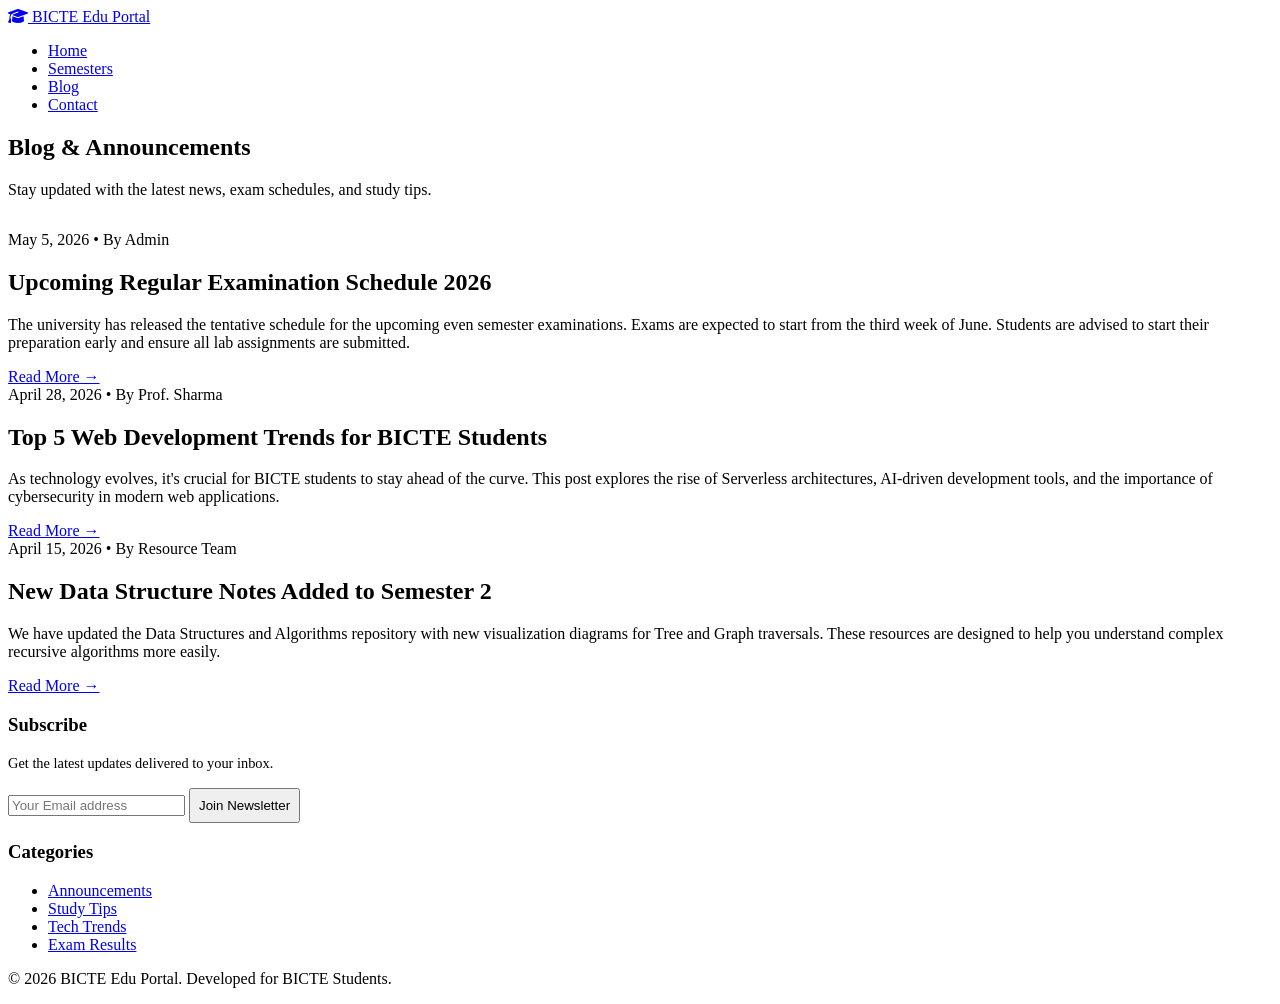
==== blog.html @ 20166992 "Add files via upload" ====
<!DOCTYPE html>
<html lang="en">
<head>
    <meta charset="UTF-8">
    <meta name="viewport" content="width=device-width, initial-scale=1.0">
    <title>BICTE Edu Portal - Blog & Announcements</title>
    <link rel="stylesheet" href="css/style.css">
    <link rel="stylesheet" href="https://cdnjs.cloudflare.com/ajax/libs/font-awesome/6.4.0/css/all.min.css">
</head>
<body>
    <header>
        <nav class="nav-container">
            <a href="index.html" class="logo">
                <i class="fas fa-graduation-cap"></i>
                BICTE Edu Portal
            </a>
            <ul class="nav-links">
                <li><a href="index.html">Home</a></li>
                <li><a href="semester1.html">Semesters</a></li>
                <li><a href="blog.html" class="active">Blog</a></li>
                <li><a href="contact.html">Contact</a></li>
            </ul>
        </nav>
    </header>

    <main class="main-container">
        <section class="content-area">
            <h1>Blog & Announcements</h1>
            <p style="margin-bottom: 2rem;">Stay updated with the latest news, exam schedules, and study tips.</p>

            <article class="blog-post">
                <div class="post-meta">May 5, 2026 • By Admin</div>
                <h2>Upcoming Regular Examination Schedule 2026</h2>
                <p>The university has released the tentative schedule for the upcoming even semester examinations. Exams are expected to start from the third week of June. Students are advised to start their preparation early and ensure all lab assignments are submitted.</p>
                <a href="#" class="read-more">Read More &rarr;</a>
            </article>

            <article class="blog-post">
                <div class="post-meta">April 28, 2026 • By Prof. Sharma</div>
                <h2>Top 5 Web Development Trends for BICTE Students</h2>
                <p>As technology evolves, it's crucial for BICTE students to stay ahead of the curve. This post explores the rise of Serverless architectures, AI-driven development tools, and the importance of cybersecurity in modern web applications.</p>
                <a href="#" class="read-more">Read More &rarr;</a>
            </article>

            <article class="blog-post">
                <div class="post-meta">April 15, 2026 • By Resource Team</div>
                <h2>New Data Structure Notes Added to Semester 2</h2>
                <p>We have updated the Data Structures and Algorithms repository with new visualization diagrams for Tree and Graph traversals. These resources are designed to help you understand complex recursive algorithms more easily.</p>
                <a href="#" class="read-more">Read More &rarr;</a>
            </article>
        </section>

        <aside class="sidebar">
            <div class="sidebar-widget">
                <h3>Subscribe</h3>
                <p style="font-size: 0.9rem; margin-bottom: 1rem;">Get the latest updates delivered to your inbox.</p>
                <form onsubmit="event.preventDefault(); alert('Subscribed!');">
                    <input type="email" class="search-box" placeholder="Your Email address" required>
                    <button class="submit-btn" style="padding: 0.5rem;">Join Newsletter</button>
                </form>
            </div>

            <div class="sidebar-widget">
                <h3>Categories</h3>
                <ul class="important-links">
                    <li><a href="#">Announcements</a></li>
                    <li><a href="#">Study Tips</a></li>
                    <li><a href="#">Tech Trends</a></li>
                    <li><a href="#">Exam Results</a></li>
                </ul>
            </div>
        </aside>
    </main>

    <footer>
        <p>&copy; 2026 BICTE Edu Portal. Developed for BICTE Students.</p>
    </footer>
    <script src="js/main.js"></script>
</body>
</html>
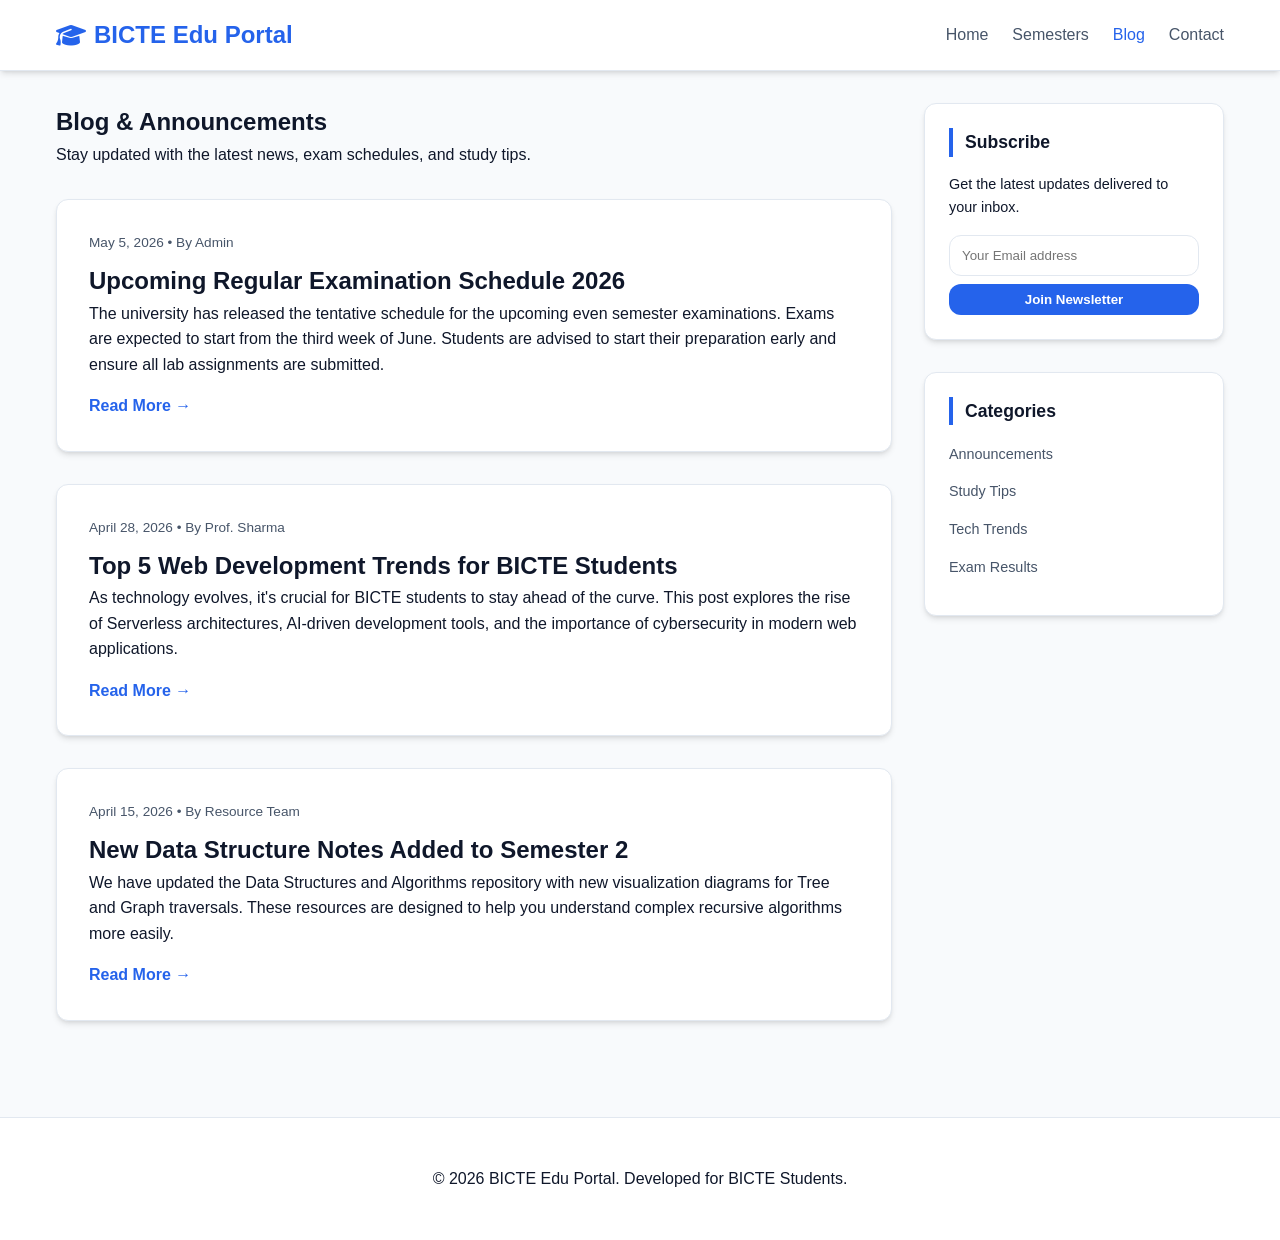
==== commit a1fefea8: "Fix stylesheet link path in blog.html" ====
--- a/blog.html
+++ b/blog.html
@@ -4,7 +4,7 @@
     <meta charset="UTF-8">
     <meta name="viewport" content="width=device-width, initial-scale=1.0">
     <title>BICTE Edu Portal - Blog & Announcements</title>
-    <link rel="stylesheet" href="css/style.css">
+    <link rel="stylesheet" href="style.css">
     <link rel="stylesheet" href="https://cdnjs.cloudflare.com/ajax/libs/font-awesome/6.4.0/css/all.min.css">
 </head>
 <body>
--- a/style.css
+++ b/style.css
@@ -0,0 +1,396 @@
+@import url('https://fonts.googleapis.com/css2?family=Inter:wght@400;500;600;700&family=Outfit:wght@400;600;700&display=swap');
+
+:root {
+    --primary: #2563eb;
+    --primary-dark: #1e40af;
+    --secondary: #64748b;
+    --accent: #3b82f6;
+    --success: #10b981;
+    --bg-light: #f8fafc;
+    --text-main: #0f172a;
+    --text-muted: #475569;
+    --border: #e2e8f0;
+    --white: #ffffff;
+    --shadow: 0 4px 6px -1px rgb(0 0 0 / 0.1), 0 2px 4px -2px rgb(0 0 0 / 0.1);
+    --shadow-lg: 0 10px 15px -3px rgb(0 0 0 / 0.1), 0 4px 6px -4px rgb(0 0 0 / 0.1);
+    --radius: 0.75rem;
+}
+
+* {
+    margin: 0;
+    padding: 0;
+    box-sizing: border-box;
+}
+
+body {
+    font-family: 'Inter', sans-serif;
+    background-color: var(--bg-light);
+    color: var(--text-main);
+    line-height: 1.6;
+}
+
+h1, h2, h3, h4 {
+    font-family: 'Outfit', sans-serif;
+    font-weight: 700;
+}
+
+a {
+    text-decoration: none;
+    color: inherit;
+    transition: all 0.2s ease;
+}
+
+ul {
+    list-style: none;
+}
+
+/* Navigation */
+header {
+    background-color: var(--white);
+    border-bottom: 1px solid var(--border);
+    position: sticky;
+    top: 0;
+    z-index: 1000;
+    box-shadow: var(--shadow);
+}
+
+.nav-container {
+    max-width: 1200px;
+    margin: 0 auto;
+    padding: 1rem;
+    display: flex;
+    justify-content: space-between;
+    align-items: center;
+}
+
+.logo {
+    font-size: 1.5rem;
+    font-weight: 700;
+    color: var(--primary);
+    display: flex;
+    align-items: center;
+    gap: 0.5rem;
+}
+
+.nav-links {
+    display: flex;
+    gap: 1.5rem;
+}
+
+.nav-links a {
+    font-weight: 500;
+    color: var(--text-muted);
+}
+
+.nav-links a:hover, .nav-links a.active {
+    color: var(--primary);
+}
+
+.mobile-menu-btn {
+    display: none;
+    font-size: 1.5rem;
+    background: none;
+    border: none;
+    cursor: pointer;
+}
+
+/* Layout */
+.main-container {
+    max-width: 1200px;
+    margin: 2rem auto;
+    padding: 0 1rem;
+    display: grid;
+    grid-template-columns: 1fr 300px;
+    gap: 2rem;
+}
+
+.full-width {
+    grid-template-columns: 1fr;
+}
+
+/* Sidebar */
+.sidebar {
+    display: flex;
+    flex-direction: column;
+    gap: 2rem;
+}
+
+.sidebar-widget {
+    background: var(--white);
+    padding: 1.5rem;
+    border-radius: var(--radius);
+    border: 1px solid var(--border);
+    box-shadow: var(--shadow);
+}
+
+.sidebar-widget h3 {
+    font-size: 1.1rem;
+    margin-bottom: 1rem;
+    color: var(--text-main);
+    border-left: 4px solid var(--primary);
+    padding-left: 0.75rem;
+}
+
+.search-box {
+    width: 100%;
+    padding: 0.75rem;
+    border: 1px solid var(--border);
+    border-radius: var(--radius);
+    margin-bottom: 0.5rem;
+}
+
+.popular-posts li, .important-links li {
+    margin-bottom: 0.75rem;
+}
+
+.popular-posts a, .important-links a {
+    font-size: 0.9rem;
+    color: var(--text-muted);
+}
+
+.popular-posts a:hover, .important-links a:hover {
+    color: var(--primary);
+}
+
+/* Semester Badges - Homepage */
+.semester-grid {
+    display: grid;
+    grid-template-columns: repeat(auto-fill, minmax(140px, 1fr));
+    gap: 1rem;
+    margin: 2rem 0;
+}
+
+.semester-badge {
+    background: var(--white);
+    padding: 1.5rem;
+    text-align: center;
+    border-radius: var(--radius);
+    border: 1px solid var(--border);
+    box-shadow: var(--shadow);
+    display: flex;
+    flex-direction: column;
+    align-items: center;
+    gap: 0.5rem;
+}
+
+.semester-badge i {
+    font-size: 2rem;
+    color: var(--primary);
+}
+
+.semester-badge:hover {
+    transform: translateY(-5px);
+    border-color: var(--primary);
+    box-shadow: var(--shadow-lg);
+}
+
+/* Resource List - Semester Pages */
+.resource-list {
+    display: flex;
+    flex-direction: column;
+    gap: 1rem;
+}
+
+.resource-item {
+    background: var(--white);
+    padding: 1rem 1.5rem;
+    border-radius: var(--radius);
+    border: 1px solid var(--border);
+    display: flex;
+    justify-content: space-between;
+    align-items: center;
+    box-shadow: var(--shadow);
+}
+
+.resource-info h4 {
+    font-size: 1rem;
+}
+
+.resource-info p {
+    font-size: 0.85rem;
+    color: var(--text-muted);
+}
+
+.download-link {
+    color: var(--primary);
+    font-weight: 600;
+}
+
+/* Unlock Widget */
+.unlock-widget {
+    background: linear-gradient(135deg, var(--primary), var(--primary-dark));
+    color: var(--white);
+    padding: 2.5rem;
+    border-radius: var(--radius);
+    text-align: center;
+    margin: 2rem 0;
+}
+
+.unlock-btn {
+    background: var(--white);
+    color: var(--primary);
+    border: none;
+    padding: 1rem 2rem;
+    border-radius: 99px;
+    font-weight: 700;
+    cursor: pointer;
+    margin-top: 1rem;
+    font-size: 1.1rem;
+    transition: all 0.3s ease;
+}
+
+.unlock-btn:disabled {
+    background: rgba(255, 255, 255, 0.7);
+    cursor: not-allowed;
+}
+
+.timer-display {
+    font-size: 2rem;
+    font-weight: 700;
+    margin-top: 1rem;
+}
+
+.final-link {
+    display: inline-block;
+    background: var(--success);
+    color: var(--white);
+    padding: 1rem 2rem;
+    border-radius: 99px;
+    font-weight: 700;
+    margin-top: 1rem;
+    animation: fadeIn 0.5s ease-out;
+}
+
+@keyframes fadeIn {
+    from { opacity: 0; transform: scale(0.9); }
+    to { opacity: 1; transform: scale(1); }
+}
+
+/* Blog Posts */
+.blog-post {
+    background: var(--white);
+    padding: 2rem;
+    border-radius: var(--radius);
+    border: 1px solid var(--border);
+    margin-bottom: 2rem;
+    box-shadow: var(--shadow);
+}
+
+.post-meta {
+    font-size: 0.85rem;
+    color: var(--text-muted);
+    margin-bottom: 0.5rem;
+}
+
+.read-more {
+    display: inline-block;
+    margin-top: 1rem;
+    font-weight: 600;
+    color: var(--primary);
+}
+
+/* Contact Page */
+.contact-form {
+    background: var(--white);
+    padding: 2.5rem;
+    border-radius: var(--radius);
+    border: 1px solid var(--border);
+    box-shadow: var(--shadow);
+}
+
+.form-group {
+    margin-bottom: 1.5rem;
+}
+
+.form-group label {
+    display: block;
+    margin-bottom: 0.5rem;
+    font-weight: 600;
+}
+
+.form-control {
+    width: 100%;
+    padding: 0.75rem;
+    border: 1px solid var(--border);
+    border-radius: var(--radius);
+    font-family: inherit;
+}
+
+.submit-btn {
+    background: var(--primary);
+    color: var(--white);
+    border: none;
+    padding: 1rem 2rem;
+    border-radius: var(--radius);
+    font-weight: 700;
+    cursor: pointer;
+    width: 100%;
+}
+
+.submit-btn:hover {
+    background: var(--primary-dark);
+}
+
+.form-status {
+    margin-top: 1rem;
+    padding: 1rem;
+    border-radius: var(--radius);
+    display: none;
+}
+
+.success {
+    display: block;
+    background: #dcfce7;
+    color: #166534;
+}
+
+.error {
+    display: block;
+    background: #fee2e2;
+    color: #991b1b;
+}
+
+/* Hero Section */
+.hero {
+    background: var(--white);
+    padding: 4rem 1rem;
+    text-align: center;
+    border-bottom: 1px solid var(--border);
+}
+
+.hero h1 {
+    font-size: 3rem;
+    color: var(--primary);
+    margin-bottom: 1rem;
+}
+
+.hero p {
+    font-size: 1.25rem;
+    color: var(--text-muted);
+    max-width: 800px;
+    margin: 0 auto;
+}
+
+/* Footer */
+footer {
+    background: var(--white);
+    border-top: 1px solid var(--border);
+    padding: 3rem 1rem;
+    text-align: center;
+    margin-top: 4rem;
+}
+
+/* Responsive */
+@media (max-width: 768px) {
+    .main-container {
+        grid-template-columns: 1fr;
+    }
+    
+    .nav-links {
+        display: none;
+    }
+    
+    .hero h1 {
+        font-size: 2rem;
+    }
+}
